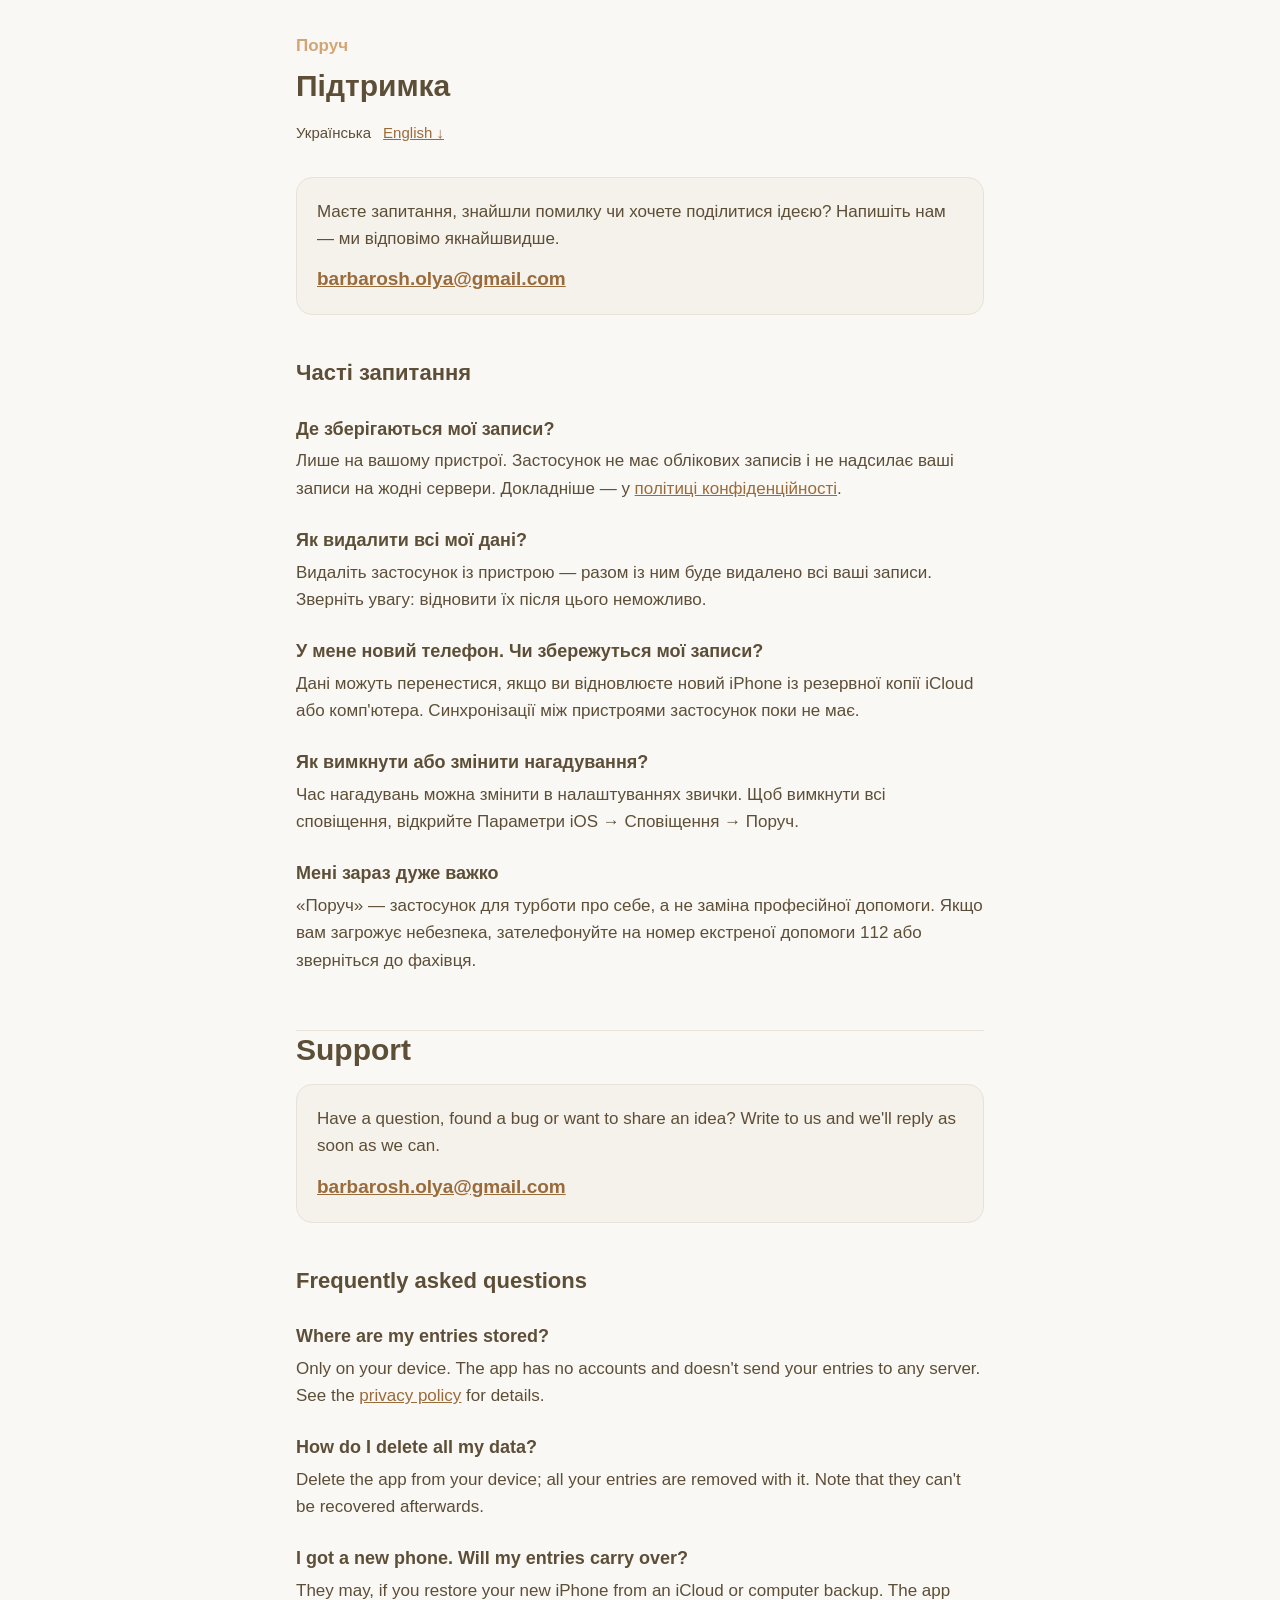
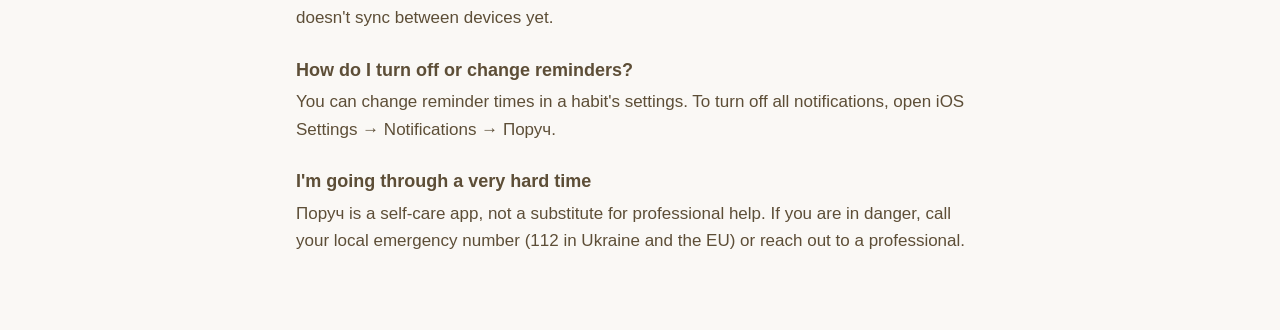
==== support/index.html @ fad66350 "Add privacy policy and support pages Co-Authored-By: Claude Opus 5.5 <noreply@anthropic.com>" ====
<!DOCTYPE html>
<html lang="uk">
<head>
  <meta charset="utf-8">
  <meta name="viewport" content="width=device-width, initial-scale=1">
  <title>Підтримка · Поруч</title>
  <meta name="description" content="Підтримка застосунку Поруч. Support for the Поруч app.">
  <link rel="stylesheet" href="../style.css">
</head>
<body>
  <main>
    <header>
      <a class="brand" href="../">Поруч</a>
      <h1>Підтримка</h1>
      <nav class="lang-switch">
        <span>Українська</span>
        <a href="#en">English ↓</a>
      </nav>
    </header>

    <section lang="uk">
      <div class="card">
        <p>Маєте запитання, знайшли помилку чи хочете поділитися ідеєю? Напишіть нам — ми відповімо якнайшвидше.</p>
        <p class="email"><a href="mailto:barbarosh.olya@gmail.com?subject=%D0%9F%D0%BE%D1%80%D1%83%D1%87%20%E2%80%94%20%D0%BF%D1%96%D0%B4%D1%82%D1%80%D0%B8%D0%BC%D0%BA%D0%B0">barbarosh.olya@gmail.com</a></p>
      </div>

      <h2>Часті запитання</h2>

      <h3>Де зберігаються мої записи?</h3>
      <p>Лише на вашому пристрої. Застосунок не має облікових записів і не надсилає ваші записи на жодні сервери. Докладніше — у <a href="../privacy/">політиці конфіденційності</a>.</p>

      <h3>Як видалити всі мої дані?</h3>
      <p>Видаліть застосунок із пристрою — разом із ним буде видалено всі ваші записи. Зверніть увагу: відновити їх після цього неможливо.</p>

      <h3>У мене новий телефон. Чи збережуться мої записи?</h3>
      <p>Дані можуть перенестися, якщо ви відновлюєте новий iPhone із резервної копії iCloud або комп'ютера. Синхронізації між пристроями застосунок поки не має.</p>

      <h3>Як вимкнути або змінити нагадування?</h3>
      <p>Час нагадувань можна змінити в налаштуваннях звички. Щоб вимкнути всі сповіщення, відкрийте Параметри iOS → Сповіщення → Поруч.</p>

      <h3>Мені зараз дуже важко</h3>
      <p>«Поруч» — застосунок для турботи про себе, а не заміна професійної допомоги. Якщо вам загрожує небезпека, зателефонуйте на номер екстреної допомоги 112 або зверніться до фахівця.</p>
    </section>

    <hr>

    <section id="en" lang="en">
      <h1>Support</h1>

      <div class="card">
        <p>Have a question, found a bug or want to share an idea? Write to us and we'll reply as soon as we can.</p>
        <p class="email"><a href="mailto:barbarosh.olya@gmail.com?subject=%D0%9F%D0%BE%D1%80%D1%83%D1%87%20%E2%80%94%20support">barbarosh.olya@gmail.com</a></p>
      </div>

      <h2>Frequently asked questions</h2>

      <h3>Where are my entries stored?</h3>
      <p>Only on your device. The app has no accounts and doesn't send your entries to any server. See the <a href="../privacy/#en">privacy policy</a> for details.</p>

      <h3>How do I delete all my data?</h3>
      <p>Delete the app from your device; all your entries are removed with it. Note that they can't be recovered afterwards.</p>

      <h3>I got a new phone. Will my entries carry over?</h3>
      <p>They may, if you restore your new iPhone from an iCloud or computer backup. The app doesn't sync between devices yet.</p>

      <h3>How do I turn off or change reminders?</h3>
      <p>You can change reminder times in a habit's settings. To turn off all notifications, open iOS Settings → Notifications → Поруч.</p>

      <h3>I'm going through a very hard time</h3>
      <p>Поруч is a self-care app, not a substitute for professional help. If you are in danger, call your local emergency number (112 in Ukraine and the EU) or reach out to a professional.</p>
    </section>
  </main>
</body>
</html>
---- style.css ----
:root {
  --bg: #FAF8F5;
  --surface: #F5F1EB;
  --border: #E8E2DB;
  --accent: #D4A574;
  --text: #5D4E37;
  --text-secondary: #8B7355;
  --link: #9A6B3A;
}

@media (prefers-color-scheme: dark) {
  :root {
    --bg: #1F1B16;
    --surface: #2A251F;
    --border: #3A332B;
    --accent: #D4A574;
    --text: #EDE4D8;
    --text-secondary: #BFAE97;
    --link: #E2B98A;
  }
}

* { box-sizing: border-box; }

body {
  margin: 0;
  background: var(--bg);
  color: var(--text);
  font-family: -apple-system, BlinkMacSystemFont, "Segoe UI", Roboto, Helvetica, Arial, sans-serif;
  font-size: 17px;
  line-height: 1.6;
}

main {
  max-width: 720px;
  margin: 0 auto;
  padding: 32px 16px 64px;
}

header { margin-bottom: 32px; }

.brand {
  display: inline-block;
  color: var(--accent);
  font-weight: 600;
  text-decoration: none;
  margin-bottom: 8px;
}

h1 { font-size: 30px; line-height: 1.25; margin: 0 0 8px; }
h2 { font-size: 22px; margin: 40px 0 8px; }
h3 { font-size: 18px; margin: 24px 0 4px; }

p, ul { margin: 0 0 12px; }
ul { padding-left: 22px; }

a { color: var(--link); }

.meta { color: var(--text-secondary); font-size: 15px; }

.lang-switch {
  display: flex;
  gap: 12px;
  margin-top: 16px;
  font-size: 15px;
}

.card {
  background: var(--surface);
  border: 1px solid var(--border);
  border-radius: 16px;
  padding: 20px;
  margin: 16px 0;
}

.card p:last-child { margin-bottom: 0; }

.email { font-size: 19px; font-weight: 600; word-break: break-all; }

hr {
  border: none;
  border-top: 1px solid var(--border);
  margin: 56px 0 0;
}

.links { list-style: none; padding: 0; }
.links li { margin-bottom: 12px; }
.links a { font-size: 19px; font-weight: 600; }
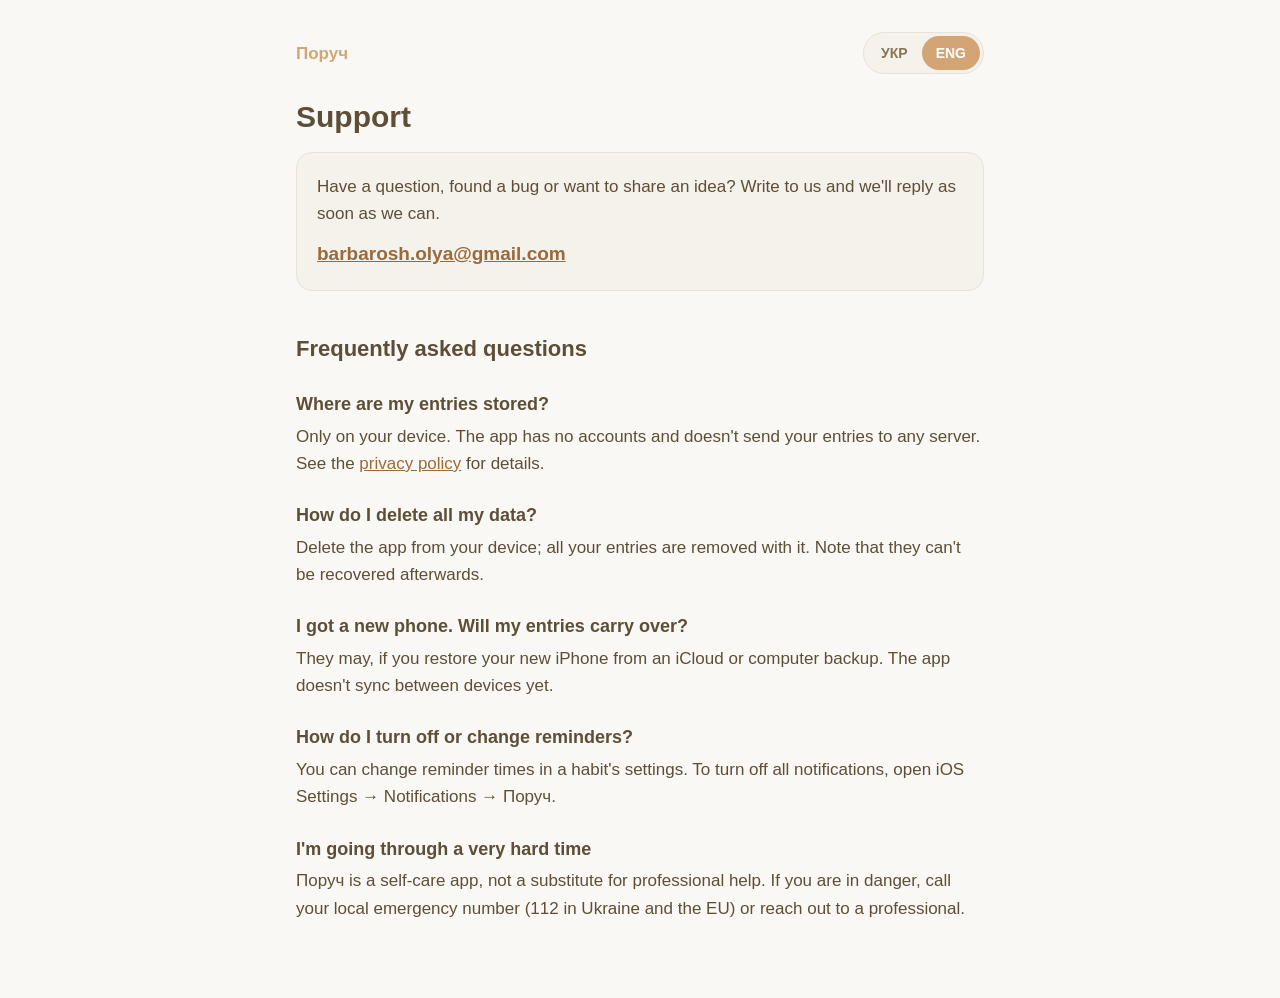
==== commit 110c48cc: "Replace language jump link with a language switch Co-Authored-By: Claude Opus 5.5 <noreply@anthropic" ====
--- a/support/index.html
+++ b/support/index.html
@@ -1,5 +1,5 @@
 <!DOCTYPE html>
-<html lang="uk">
+<html lang="uk" data-title-uk="Підтримка · Поруч" data-title-en="Support · Поруч">
 <head>
   <meta charset="utf-8">
   <meta name="viewport" content="width=device-width, initial-scale=1">
@@ -9,16 +9,17 @@
 </head>
 <body>
   <main>
-    <header>
+    <header class="top">
       <a class="brand" href="../">Поруч</a>
-      <h1>Підтримка</h1>
-      <nav class="lang-switch">
-        <span>Українська</span>
-        <a href="#en">English ↓</a>
-      </nav>
+      <div class="lang-switch" role="group" aria-label="Мова / Language">
+        <button type="button" data-lang="uk" aria-pressed="true">УКР</button>
+        <button type="button" data-lang="en" aria-pressed="false">ENG</button>
+      </div>
     </header>
 
     <section lang="uk">
+      <h1>Підтримка</h1>
+
       <div class="card">
         <p>Маєте запитання, знайшли помилку чи хочете поділитися ідеєю? Напишіть нам — ми відповімо якнайшвидше.</p>
         <p class="email"><a href="mailto:barbarosh.olya@gmail.com?subject=%D0%9F%D0%BE%D1%80%D1%83%D1%87%20%E2%80%94%20%D0%BF%D1%96%D0%B4%D1%82%D1%80%D0%B8%D0%BC%D0%BA%D0%B0">barbarosh.olya@gmail.com</a></p>
@@ -27,7 +28,7 @@
       <h2>Часті запитання</h2>
 
       <h3>Де зберігаються мої записи?</h3>
-      <p>Лише на вашому пристрої. Застосунок не має облікових записів і не надсилає ваші записи на жодні сервери. Докладніше — у <a href="../privacy/">політиці конфіденційності</a>.</p>
+      <p>Лише на вашому пристрої. Застосунок не має облікових записів і не надсилає ваші записи на жодні сервери. Докладніше — у <a href="../privacy/#uk">політиці конфіденційності</a>.</p>
 
       <h3>Як видалити всі мої дані?</h3>
       <p>Видаліть застосунок із пристрою — разом із ним буде видалено всі ваші записи. Зверніть увагу: відновити їх після цього неможливо.</p>
@@ -42,9 +43,9 @@
       <p>«Поруч» — застосунок для турботи про себе, а не заміна професійної допомоги. Якщо вам загрожує небезпека, зателефонуйте на номер екстреної допомоги 112 або зверніться до фахівця.</p>
     </section>
 
-    <hr>
+    <hr class="lang-divider">
 
-    <section id="en" lang="en">
+    <section lang="en">
       <h1>Support</h1>
 
       <div class="card">
@@ -70,5 +71,6 @@
       <p>Поруч is a self-care app, not a substitute for professional help. If you are in danger, call your local emergency number (112 in Ukraine and the EU) or reach out to a professional.</p>
     </section>
   </main>
+  <script src="../lang.js"></script>
 </body>
 </html>
--- a/style.css
+++ b/style.css
@@ -39,6 +39,8 @@
 
 header { margin-bottom: 32px; }
 
+section > h1 + .meta { margin-bottom: 24px; }
+
 .brand {
   display: inline-block;
   color: var(--accent);
@@ -47,7 +49,11 @@
   margin-bottom: 8px;
 }
 
-h1 { font-size: 30px; line-height: 1.25; margin: 0 0 8px; }
+h1 { font-size: 30px; line-height: 1.25; margin: 0 0 8px; overflow-wrap: break-word; }
+
+@media (max-width: 420px) {
+  h1 { font-size: 25px; }
+}
 h2 { font-size: 22px; margin: 40px 0 8px; }
 h3 { font-size: 18px; margin: 24px 0 4px; }
 
@@ -58,12 +64,50 @@
 
 .meta { color: var(--text-secondary); font-size: 15px; }
 
+.top {
+  display: flex;
+  justify-content: space-between;
+  align-items: center;
+  gap: 16px;
+  margin-bottom: 24px;
+}
+
+.top .brand { margin-bottom: 0; }
+
 .lang-switch {
-  display: flex;
-  gap: 12px;
-  margin-top: 16px;
-  font-size: 15px;
+  display: none;
+  padding: 3px;
+  background: var(--surface);
+  border: 1px solid var(--border);
+  border-radius: 999px;
 }
+
+.js .lang-switch { display: inline-flex; }
+
+.lang-switch button {
+  appearance: none;
+  border: none;
+  background: transparent;
+  color: var(--text-secondary);
+  font: inherit;
+  font-size: 14px;
+  font-weight: 600;
+  padding: 6px 14px;
+  border-radius: 999px;
+  cursor: pointer;
+}
+
+.lang-switch button[aria-pressed="true"] {
+  background: var(--accent);
+  color: #FFFFFF;
+}
+
+.lang-switch button:focus-visible {
+  outline: 2px solid var(--accent);
+  outline-offset: 2px;
+}
+
+.js .lang-divider { display: none; }
 
 .card {
   background: var(--surface);
